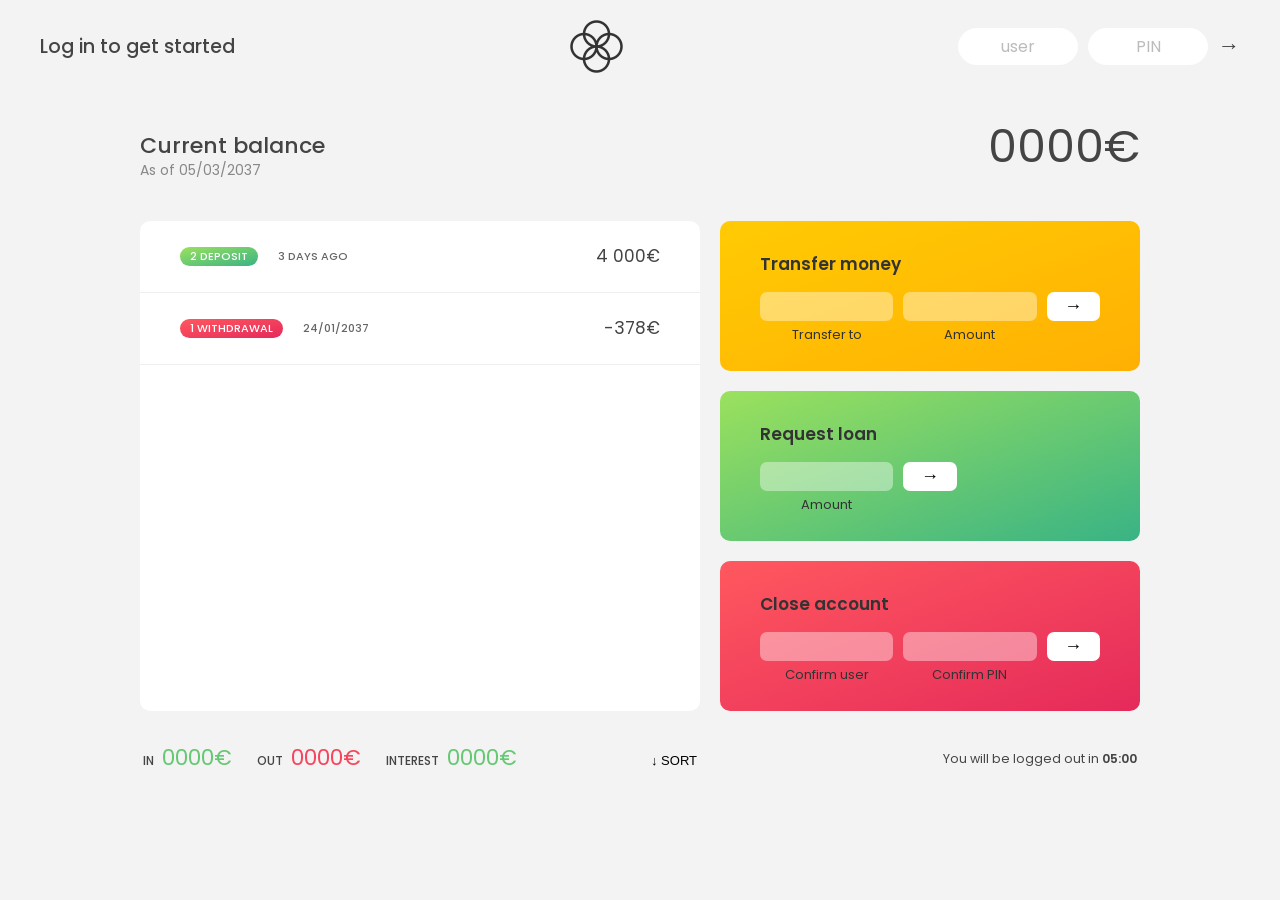
==== index.html @ eac9bf21 "update" ====
<!DOCTYPE html>
<html lang="en">
  <head>
    <meta charset="UTF-8" />
    <meta name="viewport" content="width=device-width, initial-scale=1.0" />
    <meta http-equiv="X-UA-Compatible" content="ie=edge" />
    <link rel="shortcut icon" type="image/png" href="/icon.png" />

    <link
      href="https://fonts.googleapis.com/css?family=Poppins:400,500,600&display=swap"
      rel="stylesheet"
    />

    <link rel="stylesheet" href="css/style.css" />
    <title>Bankist</title>
  </head>
  <body>
    <!-- TOP NAVIGATION -->
    <nav>
      <p class="welcome">Log in to get started</p>
      <img src="logo.png" alt="Logo" class="logo" />
      <form class="login">
        <input
          type="text"
          placeholder="user"
          class="login__input login__input--user"
        />
        <!-- In practice, use type="password" -->
        <input
          type="text"
          placeholder="PIN"
          maxlength="4"
          class="login__input login__input--pin"
        />
        <button class="login__btn">&rarr;</button>
      </form>
    </nav>

    <main class="app">
      <!-- BALANCE -->
      <div class="balance">
        <div>
          <p class="balance__label">Current balance</p>
          <p class="balance__date">
            As of <span class="date">05/03/2037</span>
          </p>
        </div>
        <p class="balance__value">0000€</p>
      </div>

      <!-- MOVEMENTS -->
      <div class="movements">
        <div class="movements__row">
          <div class="movements__type movements__type--deposit">2 deposit</div>
          <div class="movements__date">3 days ago</div>
          <div class="movements__value">4 000€</div>
        </div>
        <div class="movements__row">
          <div class="movements__type movements__type--withdrawal">
            1 withdrawal
          </div>
          <div class="movements__date">24/01/2037</div>
          <div class="movements__value">-378€</div>
        </div>
      </div>

      <!-- SUMMARY -->
      <div class="summary">
        <p class="summary__label">In</p>
        <p class="summary__value summary__value--in">0000€</p>
        <p class="summary__label">Out</p>
        <p class="summary__value summary__value--out">0000€</p>
        <p class="summary__label">Interest</p>
        <p class="summary__value summary__value--interest">0000€</p>
        <button class="btn--sort">&downarrow; SORT</button>
      </div>

      <!-- OPERATION: TRANSFERS -->
      <div class="operation operation--transfer">
        <h2>Transfer money</h2>
        <form class="form form--transfer">
          <input type="text" class="form__input form__input--to" />
          <input type="number" class="form__input form__input--amount" />
          <button class="form__btn form__btn--transfer">&rarr;</button>
          <label class="form__label">Transfer to</label>
          <label class="form__label">Amount</label>
        </form>
      </div>

      <!-- OPERATION: LOAN -->
      <div class="operation operation--loan">
        <h2>Request loan</h2>
        <form class="form form--loan">
          <input type="number" class="form__input form__input--loan-amount" />
          <button class="form__btn form__btn--loan">&rarr;</button>
          <label class="form__label form__label--loan">Amount</label>
        </form>
      </div>

      <!-- OPERATION: CLOSE -->
      <div class="operation operation--close">
        <h2>Close account</h2>
        <form class="form form--close">
          <input type="text" class="form__input form__input--user" />
          <input
            type="password"
            maxlength="6"
            class="form__input form__input--pin"
          />
          <button class="form__btn form__btn--close">&rarr;</button>
          <label class="form__label">Confirm user</label>
          <label class="form__label">Confirm PIN</label>
        </form>
      </div>

      <!-- LOGOUT TIMER -->
      <p class="logout-timer">
        You will be logged out in <span class="timer">05:00</span>
      </p>
    </main>

    <!-- <footer>
      &copy; by Jonas Schmedtmann. Don't claim as your own :)
    </footer> -->

    <script src="js/main.js"></script>
  </body>
</html>
---- css/style.css ----
/*
 * Use this CSS to learn some intersting techniques,
 * in case you're wondering how I built the UI.
 * Have fun! 😁
 */

* {
  margin: 0;
  padding: 0;
  box-sizing: inherit;
}

html {
  font-size: 62.5%;
  box-sizing: border-box;
}

body {
  font-family: "Poppins", sans-serif;
  color: #444;
  background-color: #f3f3f3;
  height: 100vh;
  padding: 2rem;
}

nav {
  display: flex;
  justify-content: space-between;
  align-items: center;
  padding: 0 2rem;
}

.welcome {
  font-size: 1.9rem;
  font-weight: 500;
}

.logo {
  height: 5.25rem;
}

.login {
  display: flex;
}

.login__input {
  border: none;
  padding: 0.5rem 2rem;
  font-size: 1.6rem;
  font-family: inherit;
  text-align: center;
  width: 12rem;
  border-radius: 10rem;
  margin-right: 1rem;
  color: inherit;
  border: 1px solid #fff;
  transition: all 0.3s;
}

.login__input:focus {
  outline: none;
  border: 1px solid #ccc;
}

.login__input::placeholder {
  color: #bbb;
}

.login__btn {
  border: none;
  background: none;
  font-size: 2.2rem;
  color: inherit;
  cursor: pointer;
  transition: all 0.3s;
}

.login__btn:hover,
.login__btn:focus,
.btn--sort:hover,
.btn--sort:focus {
  outline: none;
  color: #777;
}

/* MAIN */
.app {
  position: relative;
  max-width: 100rem;
  margin: 4rem auto;
  display: grid;
  grid-template-columns: 4fr 3fr;
  grid-template-rows: auto repeat(3, 15rem) auto;
  gap: 2rem;

  /* NOTE This creates the fade in/out anumation */
  opacity: 0;
  transition: all 1s;
}

.balance {
  grid-column: 1 / span 2;
  display: flex;
  align-items: flex-end;
  justify-content: space-between;
  margin-bottom: 2rem;
}

.balance__label {
  font-size: 2.2rem;
  font-weight: 500;
  margin-bottom: -0.2rem;
}

.balance__date {
  font-size: 1.4rem;
  color: #888;
}

.balance__value {
  font-size: 4.5rem;
  font-weight: 400;
}

/* MOVEMENTS */
.movements {
  grid-row: 2 / span 3;
  background-color: #fff;
  border-radius: 1rem;
  overflow: scroll;
}

.movements__row {
  padding: 2.25rem 4rem;
  display: flex;
  align-items: center;
  border-bottom: 1px solid #eee;
}

.movements__type {
  font-size: 1.1rem;
  text-transform: uppercase;
  font-weight: 500;
  color: #fff;
  padding: 0.1rem 1rem;
  border-radius: 10rem;
  margin-right: 2rem;
}

.movements__date {
  font-size: 1.1rem;
  text-transform: uppercase;
  font-weight: 500;
  color: #666;
}

.movements__type--deposit {
  background-image: linear-gradient(to top left, #39b385, #9be15d);
}

.movements__type--withdrawal {
  background-image: linear-gradient(to top left, #e52a5a, #ff585f);
}

.movements__value {
  font-size: 1.7rem;
  margin-left: auto;
}

/* SUMMARY */
.summary {
  grid-row: 5 / 6;
  display: flex;
  align-items: baseline;
  padding: 0 0.3rem;
  margin-top: 1rem;
}

.summary__label {
  font-size: 1.2rem;
  font-weight: 500;
  text-transform: uppercase;
  margin-right: 0.8rem;
}

.summary__value {
  font-size: 2.2rem;
  margin-right: 2.5rem;
}

.summary__value--in,
.summary__value--interest {
  color: #66c873;
}

.summary__value--out {
  color: #f5465d;
}

.btn--sort {
  margin-left: auto;
  border: none;
  background: none;
  font-size: 1.3rem;
  font-weight: 500;
  cursor: pointer;
}

/* OPERATIONS */
.operation {
  border-radius: 1rem;
  padding: 3rem 4rem;
  color: #333;
}

.operation--transfer {
  background-image: linear-gradient(to top left, #ffb003, #ffcb03);
}

.operation--loan {
  background-image: linear-gradient(to top left, #39b385, #9be15d);
}

.operation--close {
  background-image: linear-gradient(to top left, #e52a5a, #ff585f);
}

h2 {
  margin-bottom: 1.5rem;
  font-size: 1.7rem;
  font-weight: 600;
  color: #333;
}

.form {
  display: grid;
  grid-template-columns: 2.5fr 2.5fr 1fr;
  grid-template-rows: auto auto;
  gap: 0.4rem 1rem;
}

/* Exceptions for interst */
.form.form--loan {
  grid-template-columns: 2.5fr 1fr 2.5fr;
}
.form__label--loan {
  grid-row: 2;
}
/* End exceptions */

.form__input {
  width: 100%;
  border: none;
  background-color: rgba(255, 255, 255, 0.4);
  font-family: inherit;
  font-size: 1.5rem;
  text-align: center;
  color: #333;
  padding: 0.3rem 1rem;
  border-radius: 0.7rem;
  transition: all 0.3s;
}

.form__input:focus {
  outline: none;
  background-color: rgba(255, 255, 255, 0.6);
}

.form__label {
  font-size: 1.3rem;
  text-align: center;
}

.form__btn {
  border: none;
  border-radius: 0.7rem;
  font-size: 1.8rem;
  background-color: #fff;
  cursor: pointer;
  transition: all 0.3s;
}

.form__btn:focus {
  outline: none;
  background-color: rgba(255, 255, 255, 0.8);
}

.logout-timer {
  padding: 0 0.3rem;
  margin-top: 1.9rem;
  text-align: right;
  font-size: 1.25rem;
}

.timer {
  font-weight: 600;
}
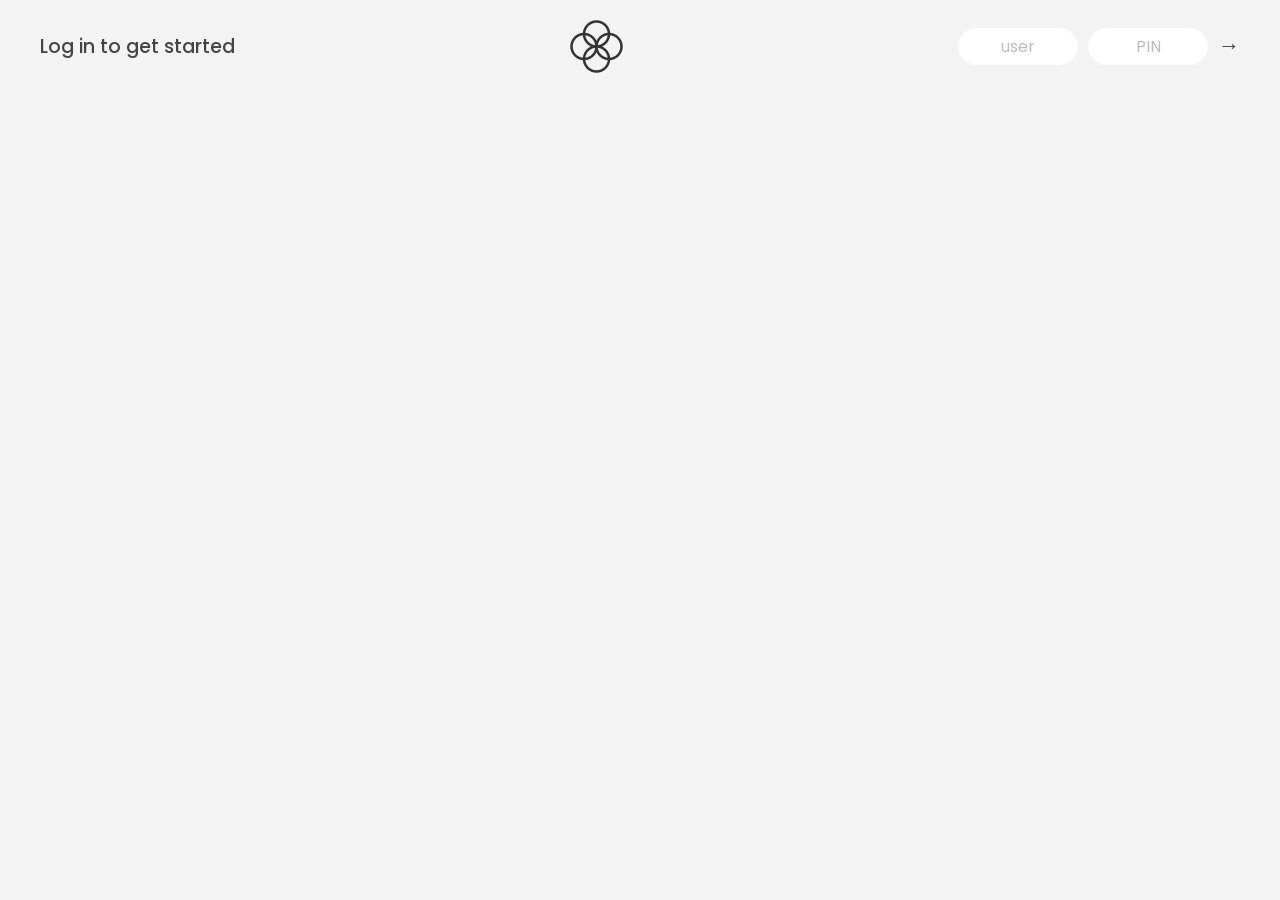
==== commit d417b506: "update" ====
--- a/index.html
+++ b/index.html
@@ -5,12 +5,10 @@
     <meta name="viewport" content="width=device-width, initial-scale=1.0" />
     <meta http-equiv="X-UA-Compatible" content="ie=edge" />
     <link rel="shortcut icon" type="image/png" href="/icon.png" />
-
     <link
       href="https://fonts.googleapis.com/css?family=Poppins:400,500,600&display=swap"
       rel="stylesheet"
     />
-
     <link rel="stylesheet" href="css/style.css" />
     <title>Bankist</title>
   </head>
--- a/css/style.css
+++ b/css/style.css
@@ -62,9 +62,7 @@
   border: 1px solid #ccc;
 }
 
-.login__input::placeholder {
-  color: #bbb;
-}
+.login__input::placeholder {color: #bbb;}
 
 .login__btn {
   border: none;
